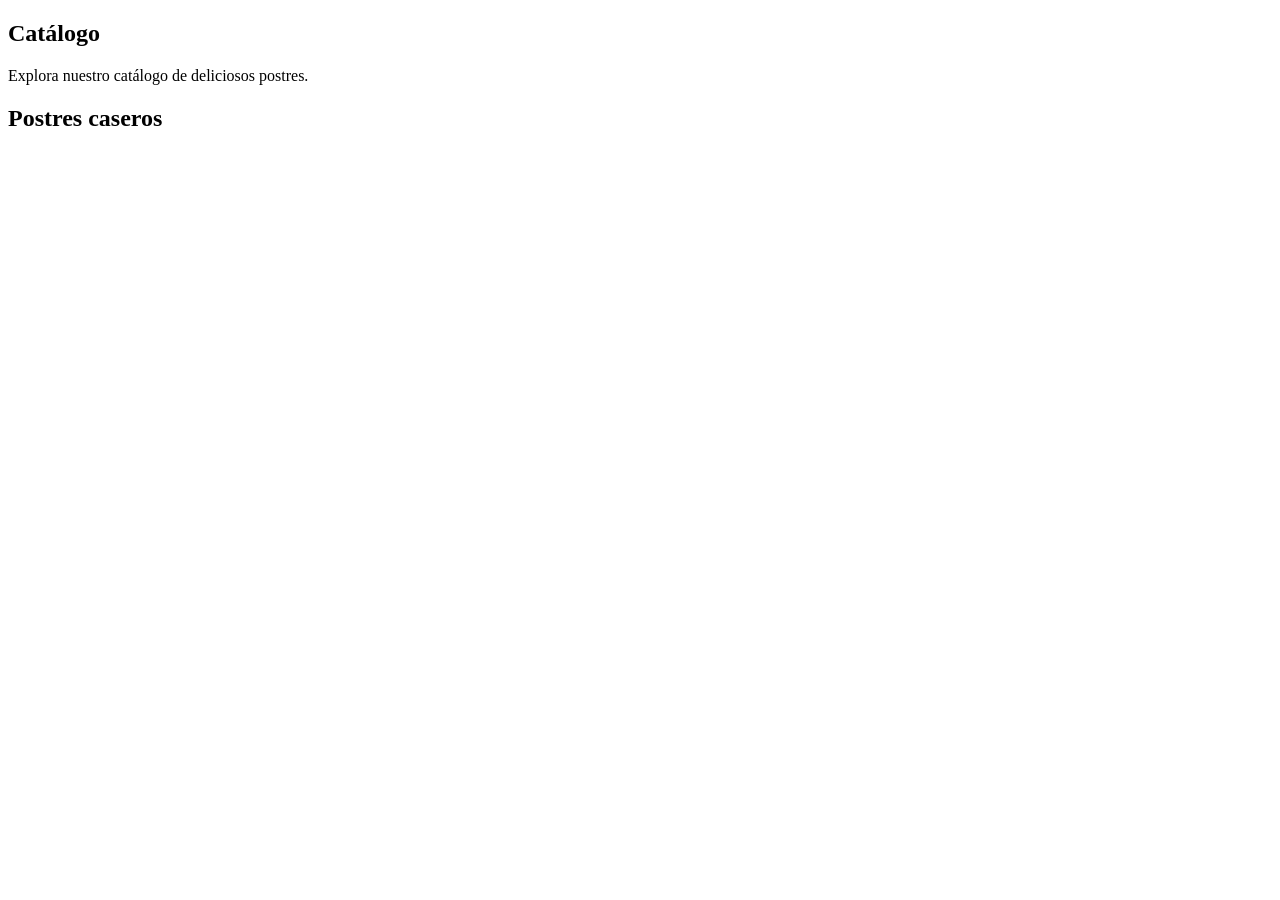
==== front-end/catalogo.html @ f2065975 "Primer avance de html de mi proyecto de página web" ====
<!DOCTYPE html>
<html lang="es">
<head>
    <meta charset="UTF-8">
    <meta name="viewport" content="width=device-width, initial-scale=1.0">
    <title>Catálogo - Dulce Hogar</title>
</head>
<body>
    <main>
    <section id="catalogo">
        <h2>Catálogo</h2>
        <p>Explora nuestro catálogo de deliciosos postres.</p>
    </section>
    </main>
</body>
    <h2>Postres caseros</h2>
</html>
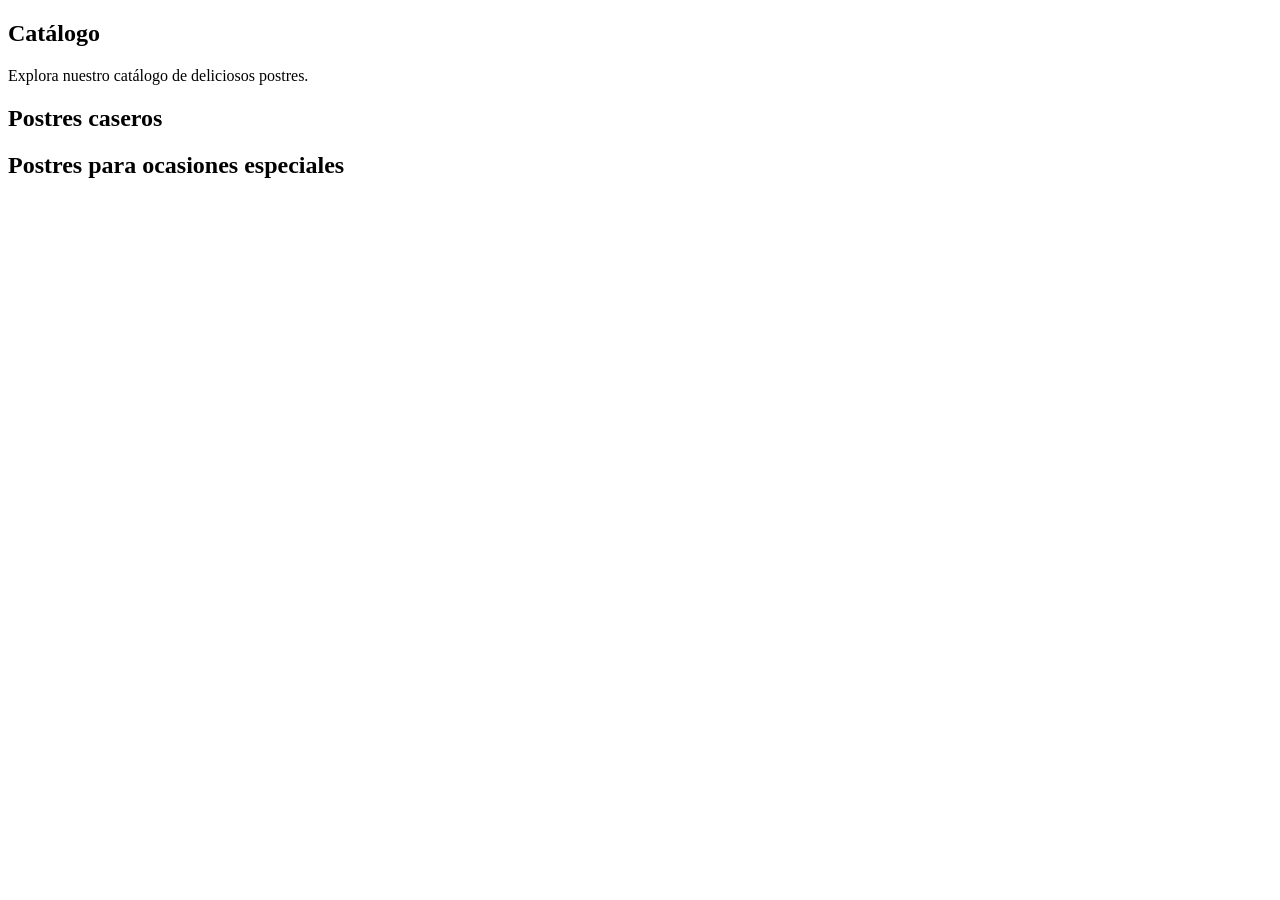
==== commit b32ffa12: "Segundo avance de HTML" ====
--- a/front-end/catalogo.html
+++ b/front-end/catalogo.html
@@ -14,4 +14,5 @@
     </main>
 </body>
     <h2>Postres caseros</h2>
+    <h2>Postres para ocasiones especiales</h2>
 </html>
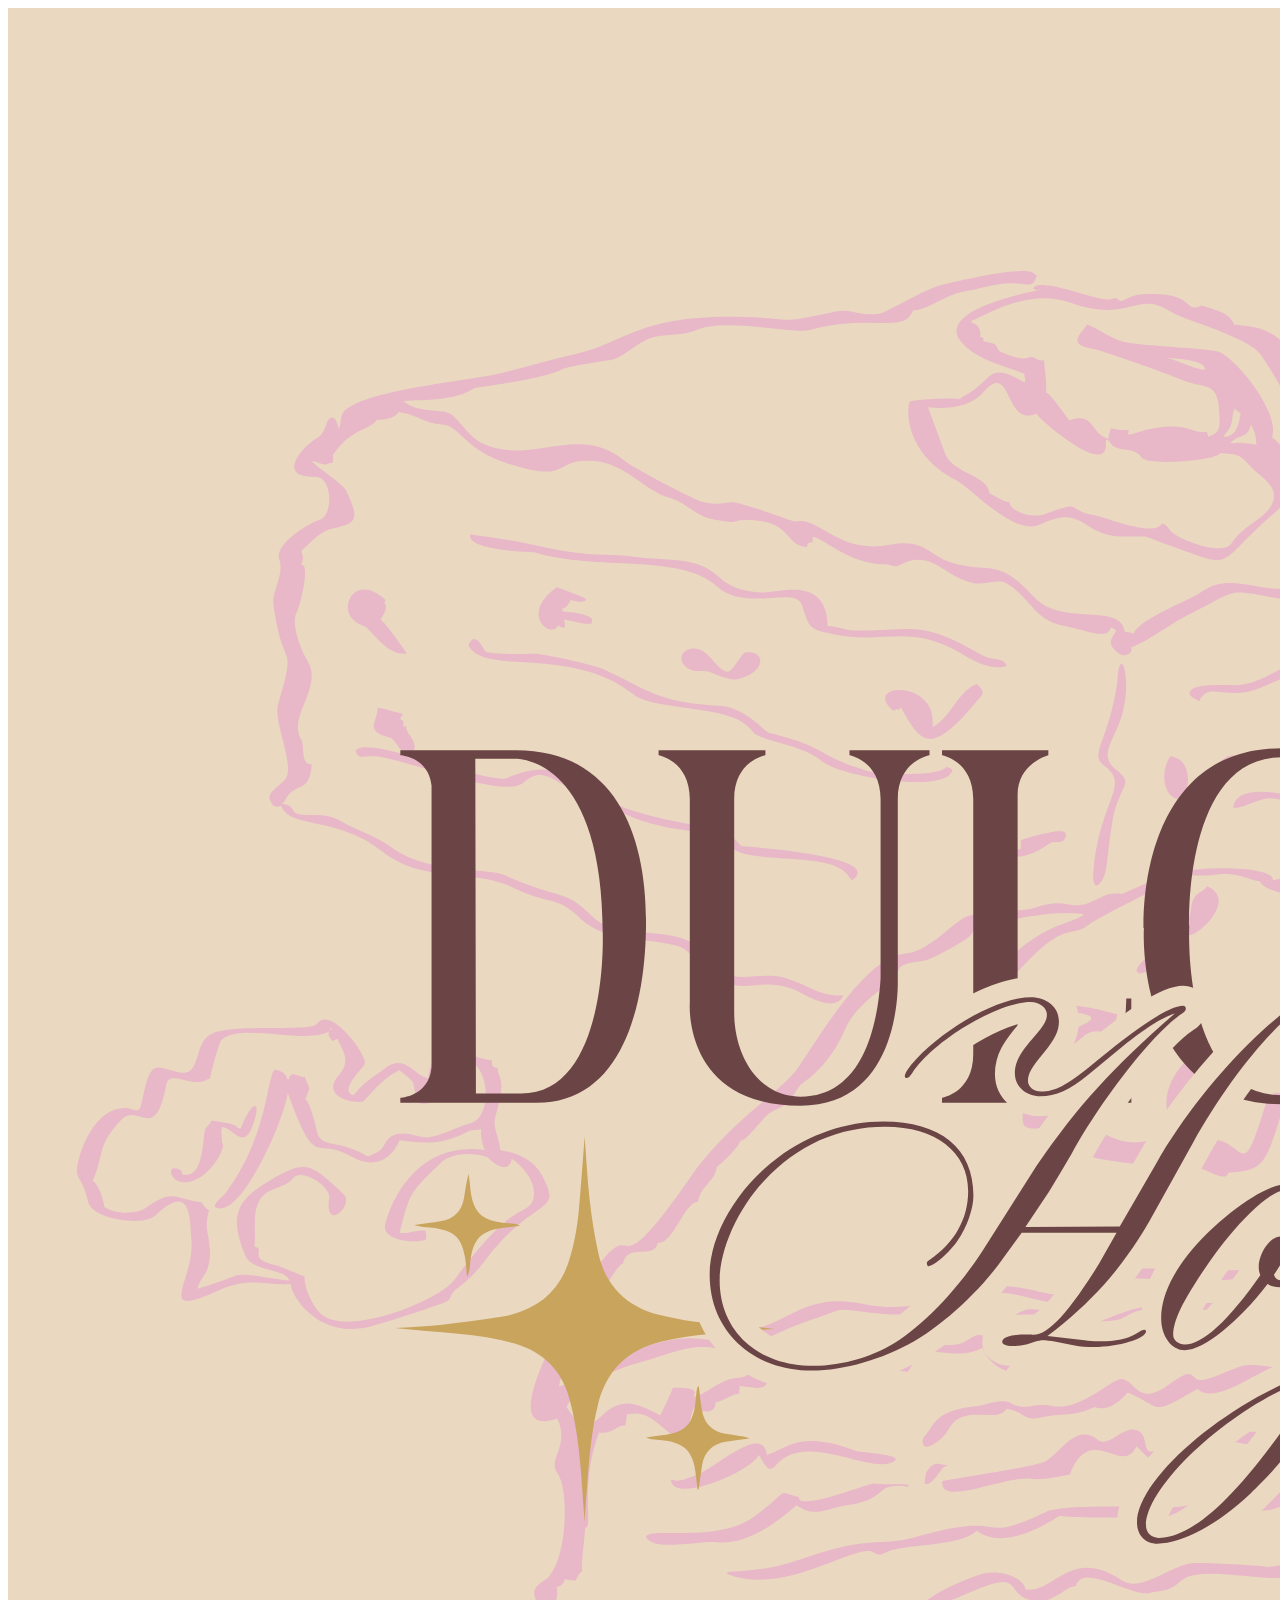
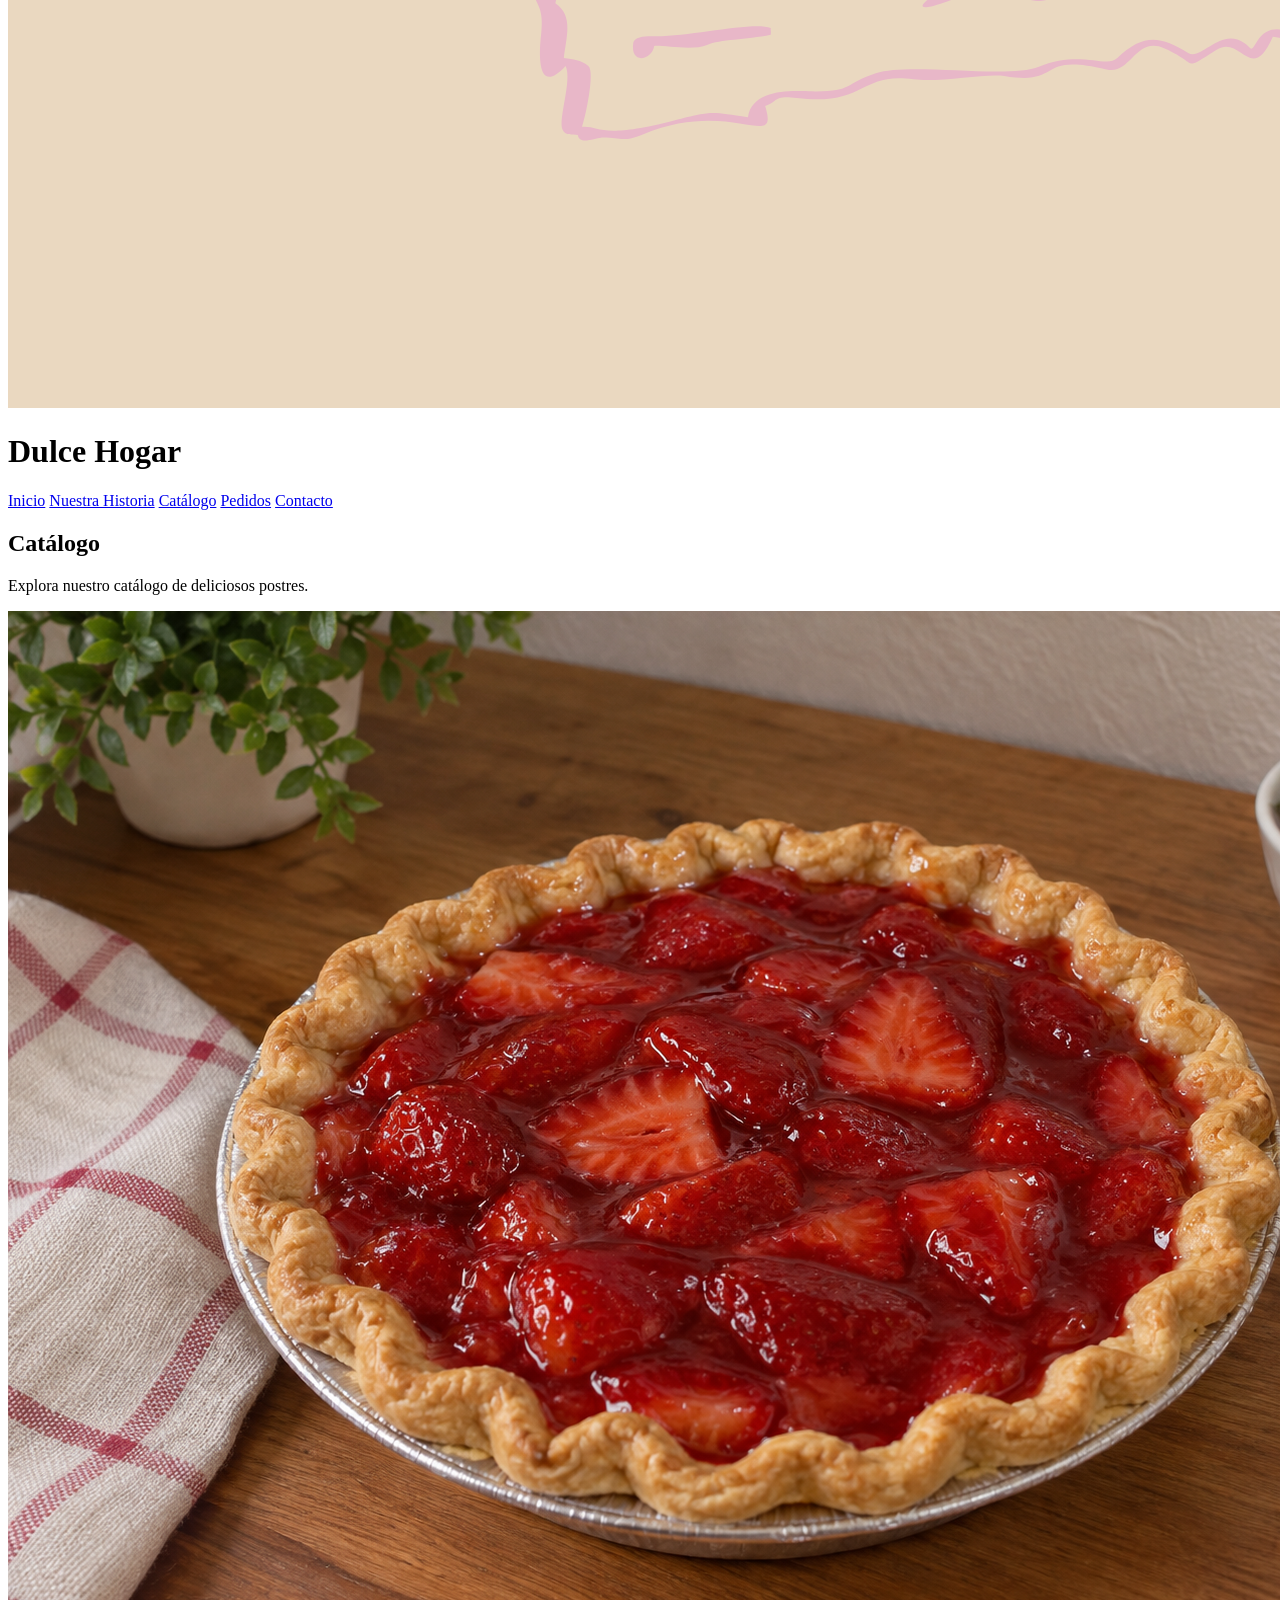
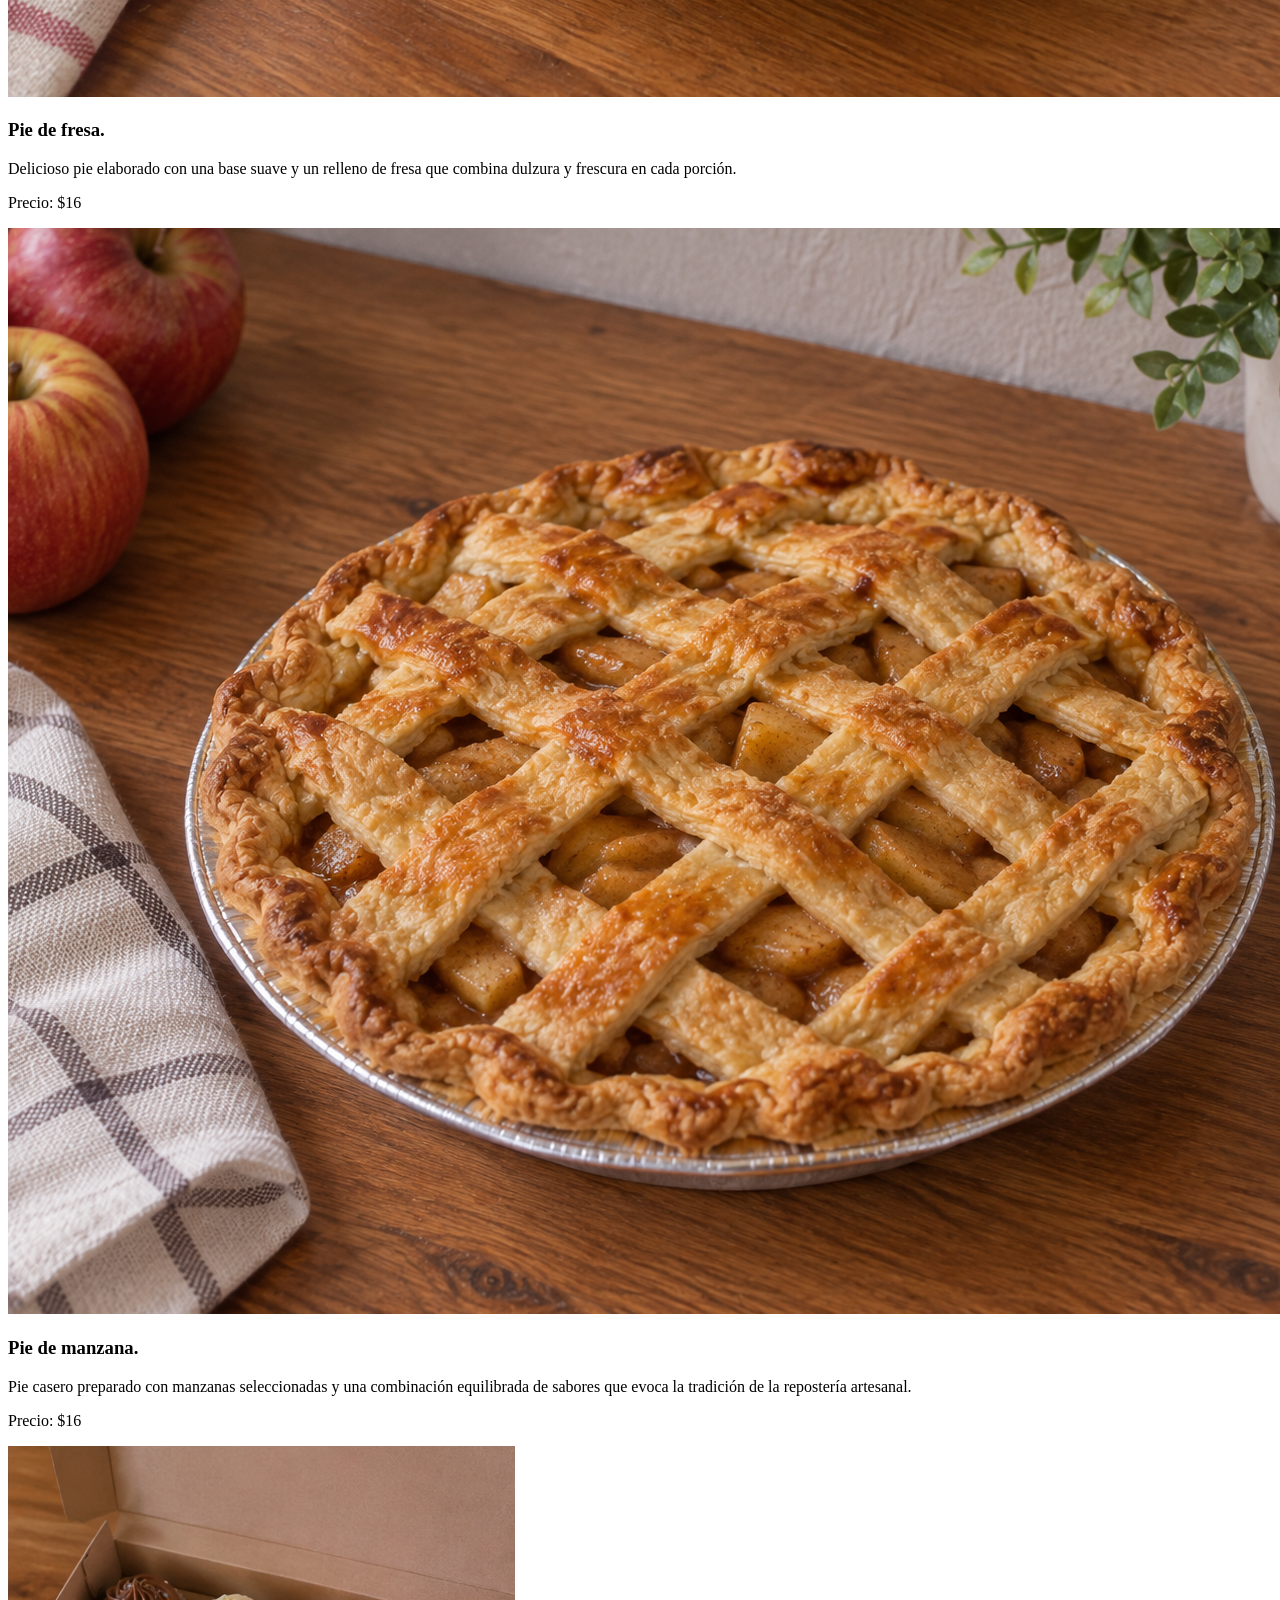
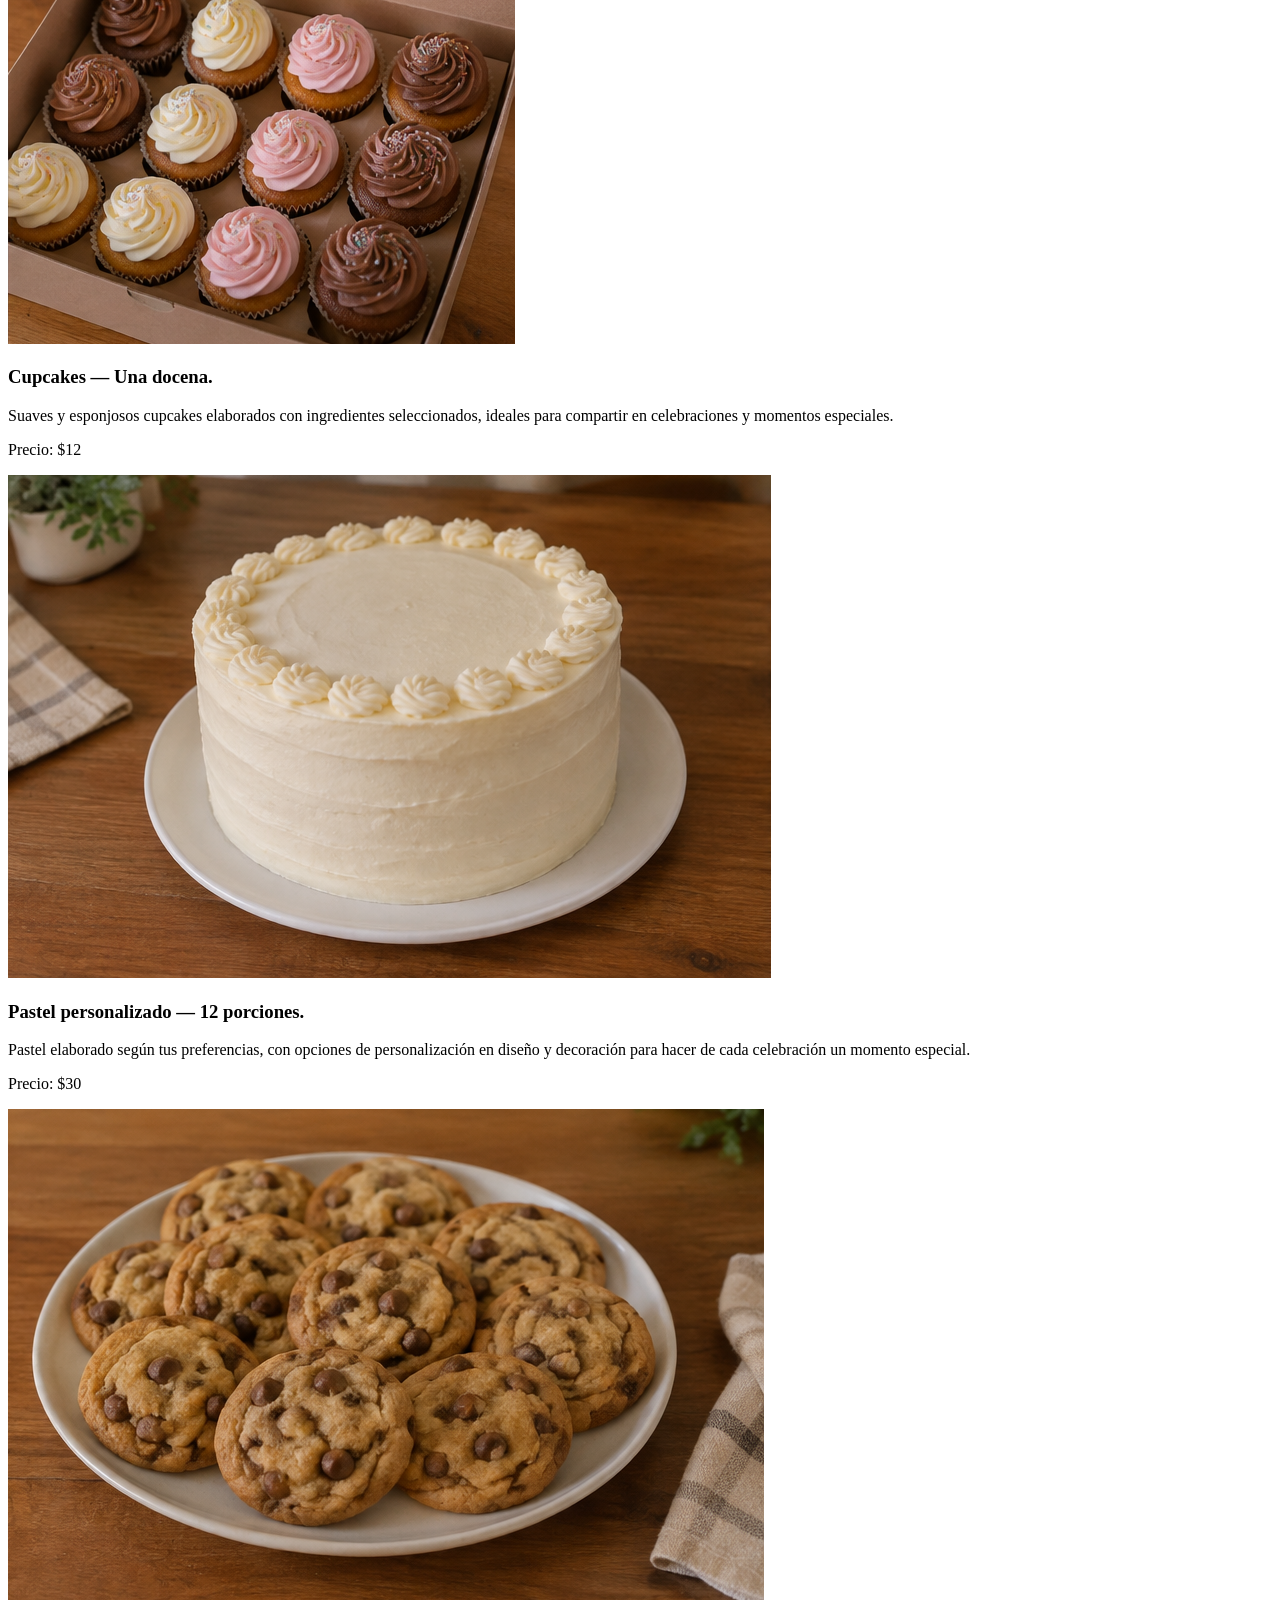
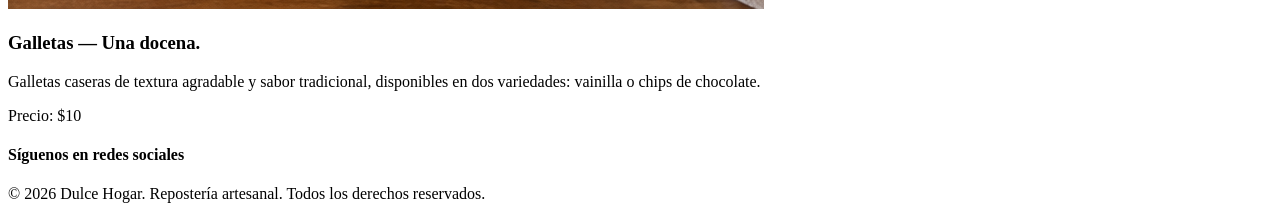
==== commit c765ac27: "Estructura de hmtl terminada ver1" ====
--- a/front-end/catalogo.html
+++ b/front-end/catalogo.html
@@ -4,15 +4,89 @@
     <meta charset="UTF-8">
     <meta name="viewport" content="width=device-width, initial-scale=1.0">
     <title>Catálogo - Dulce Hogar</title>
+
+    <link rel="stylesheet" href="css/estilos.css">
 </head>
 <body>
+    <header>
+    <img src="assets/logo.png" alt="Logo de Dulce Hogar">
+    <h1>Dulce Hogar</h1>
+    <nav>
+        <a href="index.html">Inicio</a>
+        <a href="historia.html">Nuestra Historia</a>
+        <a href="catalogo.html">Catálogo</a>
+        <a href="pedidos.html">Pedidos</a>
+        <a href="contacto.html">Contacto</a>
+    </nav>
+</header>
     <main>
     <section id="catalogo">
         <h2>Catálogo</h2>
         <p>Explora nuestro catálogo de deliciosos postres.</p>
+    <div class="productos">
+
+                <article class="producto">
+                    <img src="assets/piedefresa.png" alt="Pie de fresa.">
+                    <h3>Pie de fresa.</h3>
+                    <p>
+                        Delicioso pie elaborado con una base suave y un
+                        relleno de fresa que combina dulzura y frescura
+                        en cada porción.
+                    </p>
+                    <p class="precio">Precio: $16</p>
+                </article>
+
+                <article class="producto">
+                    <img src="assets/piedemanzana.png" alt="Pie de manzana.">
+                    <h3>Pie de manzana.</h3>
+                    <p>
+                        Pie casero preparado con manzanas seleccionadas y
+                        una combinación equilibrada de sabores que evoca
+                        la tradición de la repostería artesanal.
+                    </p>
+                    <p class="precio">Precio: $16</p>
+                </article>
+
+                <article class="producto">
+                    <img src="assets/cupcakes.png" alt="Una docena de cupcakes">
+                    <h3>Cupcakes — Una docena.</h3>
+                    <p>
+                        Suaves y esponjosos cupcakes elaborados con
+                        ingredientes seleccionados, ideales para compartir
+                        en celebraciones y momentos especiales.
+                    </p>
+                    <p class="precio">Precio: $12</p>
+                </article>
+
+                <article class="producto">
+                    <img src="assets/pastel.png" alt="Pastel personalizado de 12 porciones">
+                    <h3>Pastel personalizado — 12 porciones.</h3>
+                    <p>
+                        Pastel elaborado según tus preferencias, con
+                        opciones de personalización en diseño y
+                        decoración para hacer de cada celebración un
+                        momento especial.
+                    </p>
+                    <p class="precio">Precio: $30</p>
+                </article>
+
+                <article class="producto">
+                    <img src="assets/galletas.png" alt="Una docena de galletas">
+                    <h3>Galletas — Una docena.</h3>
+                    <p>
+                        Galletas caseras de textura agradable y sabor
+                        tradicional, disponibles en dos variedades:
+                        vainilla o chips de chocolate.
+                    </p>
+                    <p class="precio">Precio: $10</p>
+                </article>
+
+    </div>
     </section>
-    </main>
+</main>
+<footer>
+    <h4>Síguenos en redes sociales</h4>
+    <p>&copy; 2026 Dulce Hogar. Repostería  artesanal. Todos los derechos reservados.</p>
+</footer>
 </body>
-    <h2>Postres caseros</h2>
-    <h2>Postres para ocasiones especiales</h2>
 </html>
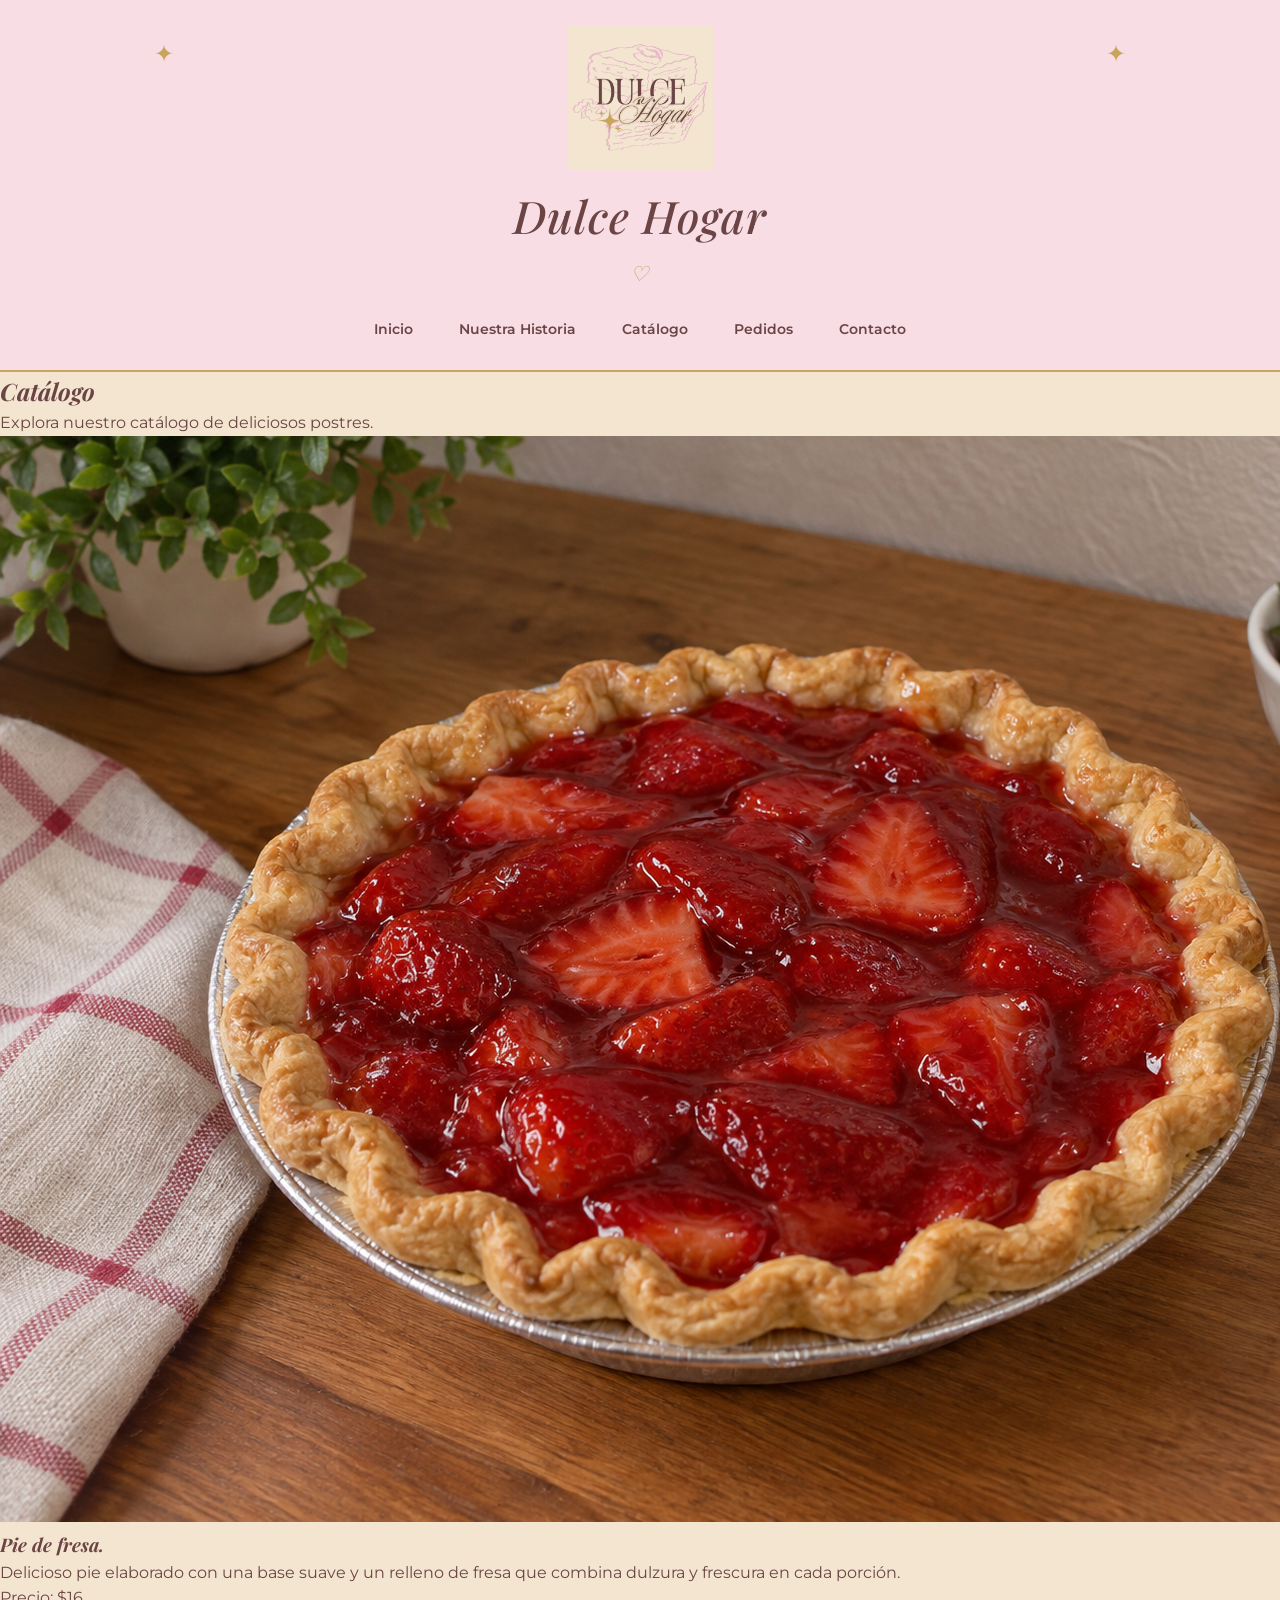
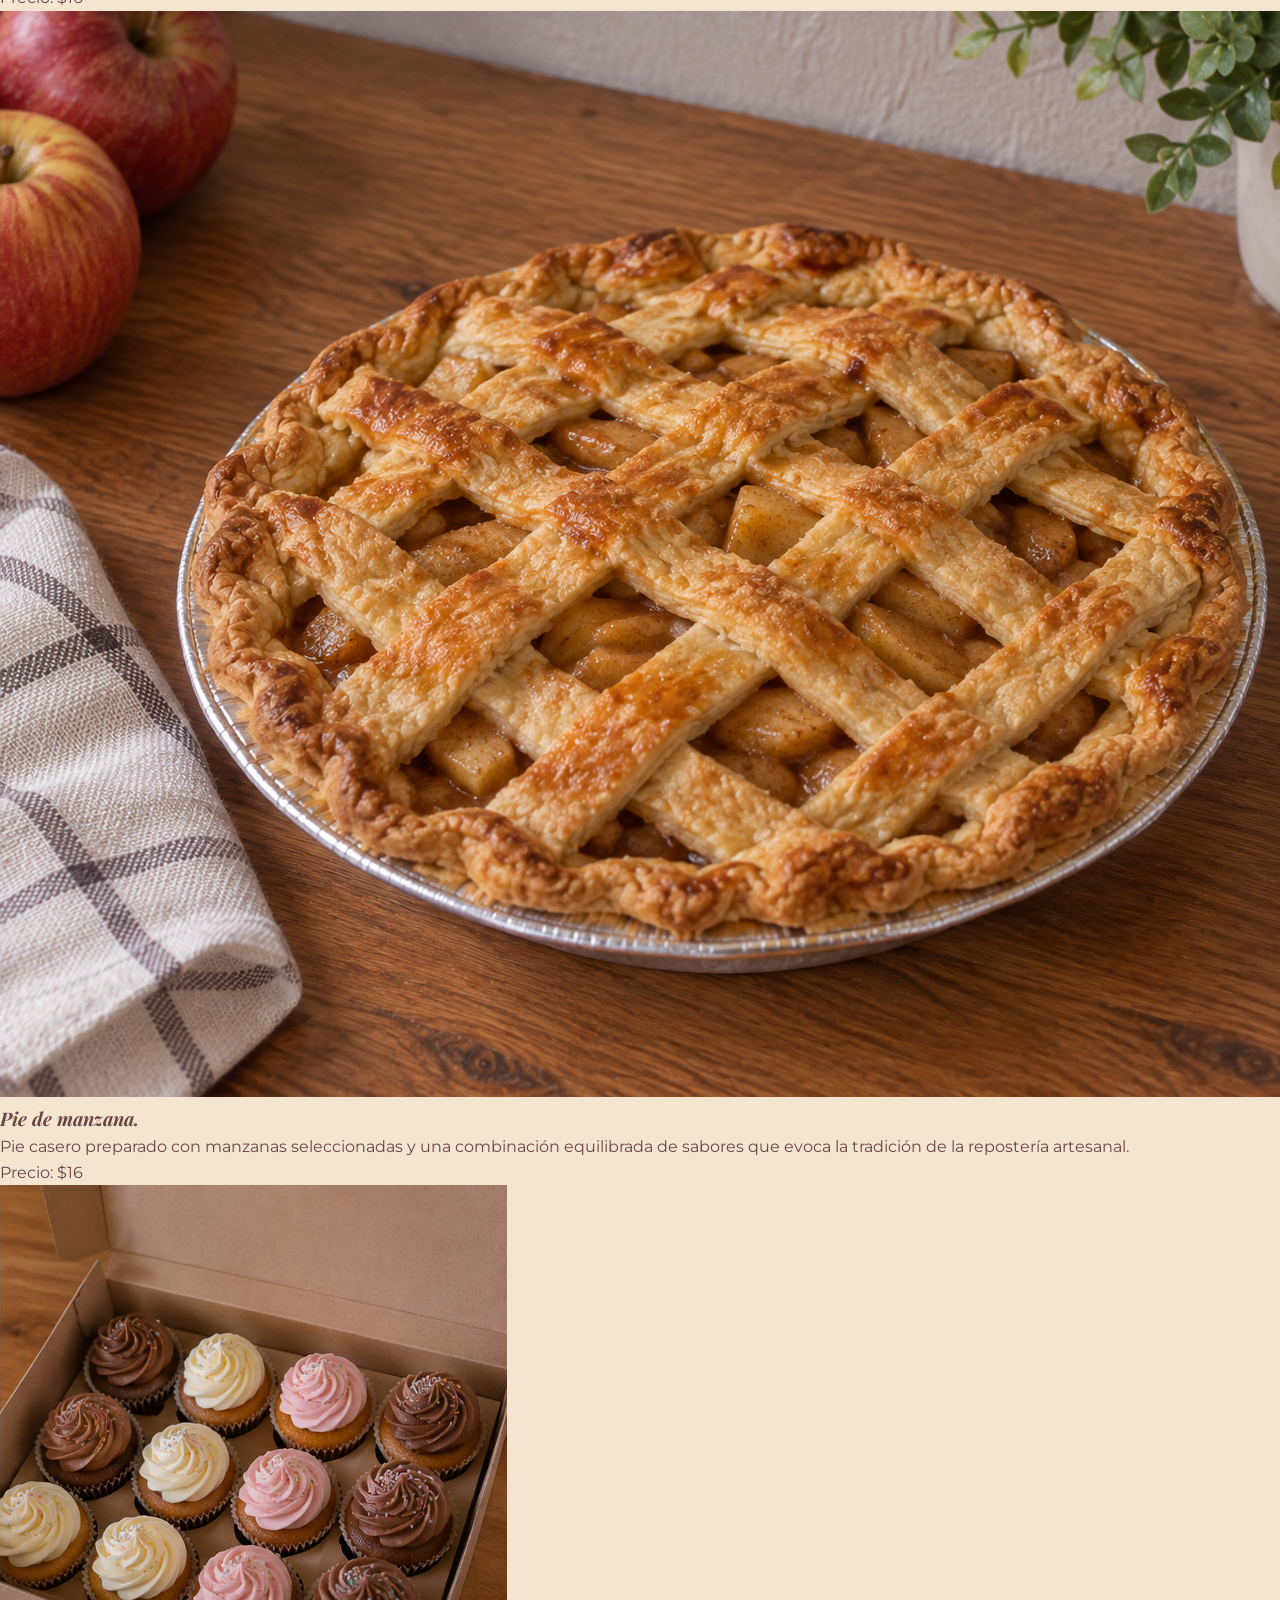
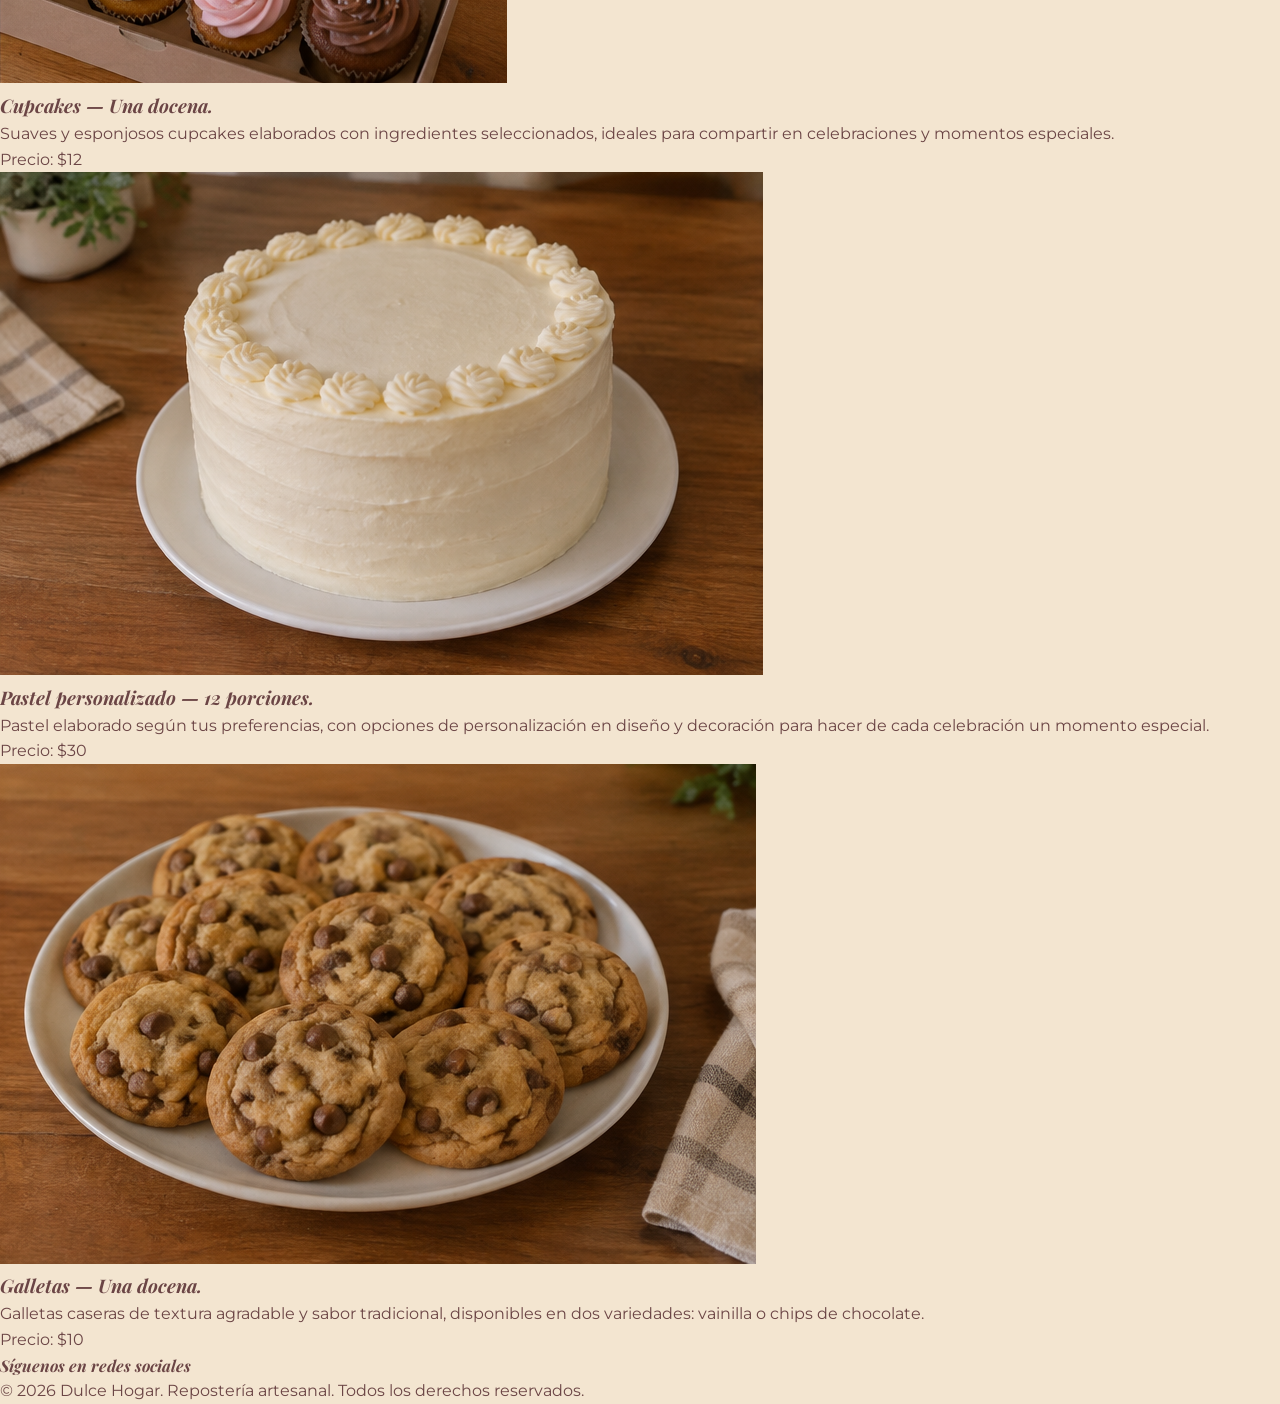
==== commit 4175d570: "Sección de Inicio con css" ====
--- a/front-end/catalogo.html
+++ b/front-end/catalogo.html
@@ -5,7 +5,11 @@
     <meta name="viewport" content="width=device-width, initial-scale=1.0">
     <title>Catálogo - Dulce Hogar</title>
 
-    <link rel="stylesheet" href="css/estilos.css">
+    <link rel="preconnect" href="https://fonts.googleapis.com">
+    <link rel="preconnect" href="https://fonts.gstatic.com" crossorigin>
+
+<link href="https://fonts.googleapis.com/css2?family=Montserrat:wght@400;500;600&family=Playfair+Display:wght@500;600;700&display=swap" rel="stylesheet">
+    <link rel="stylesheet" href="style.css">
 </head>
 <body>
     <header>
@@ -88,5 +92,6 @@
     <h4>Síguenos en redes sociales</h4>
     <p>&copy; 2026 Dulce Hogar. Repostería  artesanal. Todos los derechos reservados.</p>
 </footer>
+<script src="script.js"></script>
 </body>
 </html>
--- a/front-end/style.css
+++ b/front-end/style.css
@@ -0,0 +1,191 @@
+/* Estilos generales.*/
+
+* {
+    margin: 0;
+    padding: 0;
+    box-sizing: border-box;
+}
+
+body {
+    background-color: #F3E5D0;
+    color: #6B4545;
+    font-family: "Montserrat", sans-serif;
+    line-height: 1.6;
+}
+
+h1,
+h2,
+h3,
+h4 {
+    font-family: "Playfair Display", serif;
+    font-style: italic;
+}
+
+/* Encabezado*/
+
+header {
+    background-color: #F8DDE5;
+    padding: 25px 40px 18px;
+    text-align: center;
+    border-bottom: 2px solid #C9A45C;
+    position: relative;
+}
+
+/* Detalles decorativos del encabezado */
+
+header::before,
+header::after {
+    content: "✦";
+    position: absolute;
+    top: 35px;
+    color: #C9A45C;
+    font-size: 1.5rem;
+}
+
+header::before {
+    left: 12%;
+}
+
+header::after {
+    right: 12%;
+}
+
+/* Logo */
+
+header img {
+    width: 145px;
+    height: auto;
+    display: block;
+    margin: 0 auto 10px;
+    transition: transform 0.3s ease;
+}
+
+header img:hover {
+    transform: scale(1.05);
+}
+
+/* Nombre del emprendimiento */
+
+header h1 {
+    color: #6B4545;
+    font-family: "Playfair Display", serif;
+    font-size: 2.8rem;
+    font-weight: 500;
+    font-style: italic;
+    letter-spacing: 1px;
+    margin-bottom: 18px;
+}
+
+/* Línea decorativa */
+
+header h1::after {
+    content: "♡";
+    display: block;
+    color: #C9A45C;
+    font-size: 1.3rem;
+    margin-top: 4px;
+}
+
+/* Menú de navegación */
+
+nav {
+    display: flex;
+    justify-content: center;
+    align-items: center;
+    gap: 12px;
+    flex-wrap: wrap;
+    margin-top: 15px;
+}
+
+nav a {
+    color: #6B4545;
+    text-decoration: none;
+    font-family: "Montserrat", sans-serif;
+    font-size: 0.9rem;
+    font-weight: 600;
+    padding: 10px 16px;
+    border: 1px solid transparent;
+    border-radius: 25px;
+    transition: all 0.3s ease;
+}
+
+nav a:hover {
+    color: #A85D76;
+    background-color: #FFF8F0;
+    border-color: #C9A45C;
+    transform: translateY(-2px);
+}
+
+/* Inicio */
+
+#inicio {
+    text-align: center;
+    padding: 80px 20px;
+    background-color: #F3E5D0;
+    position: relative;
+}
+
+/* Título de bienvenida */
+
+#inicio h2 {
+    color: #A85D76;
+    font-family: "Playfair Display", serif;
+    font-size: 2.8rem;
+    margin-bottom: 20px;
+}
+
+/* Texto de bienvenida */
+
+#inicio p {
+    max-width: 700px;
+    margin: 0 auto 30px;
+    font-size: 1.05rem;
+    line-height: 1.8;
+}
+
+/* Botón del catálogo */
+
+#inicio a {
+    display: inline-block;
+    padding: 12px 28px;
+    background-color: #FFF8F0;
+    color: #6B4545;
+    border: 1px solid #C9A45C;
+    border-radius: 25px;
+    text-decoration: none;
+    font-weight: 600;
+    transition: all 0.3s ease;
+}
+
+/* Efecto al pasar el cursor */
+
+#inicio a:hover {
+    background-color: #FFF8F0;
+    color: #A85D76;
+    border-color: #C9A45C;
+    transform: translateY(-3px);
+    box-shadow: 0 4px 12px rgba(201, 164, 92, 0.2);
+}
+
+/* Imagen del hero */
+
+.hero-imagen {
+    text-align: center;
+    margin: 25px 0;
+}
+
+.hero-imagen img {
+    width: 100%;
+    max-width: 480px;
+    height: 320px;
+    object-fit: cover;
+    border-radius: 25px;
+    border: 2px solid #C9A45C;
+    box-shadow: 0 8px 20px rgba(107, 69, 69, 0.18);
+    transition: transform 0.3s ease, box-shadow 0.3s ease;
+}
+
+.hero-imagen img:hover {
+    transform: scale(1.02);
+    box-shadow: 0 10px 25px rgba(201, 164, 92, 0.35);
+}
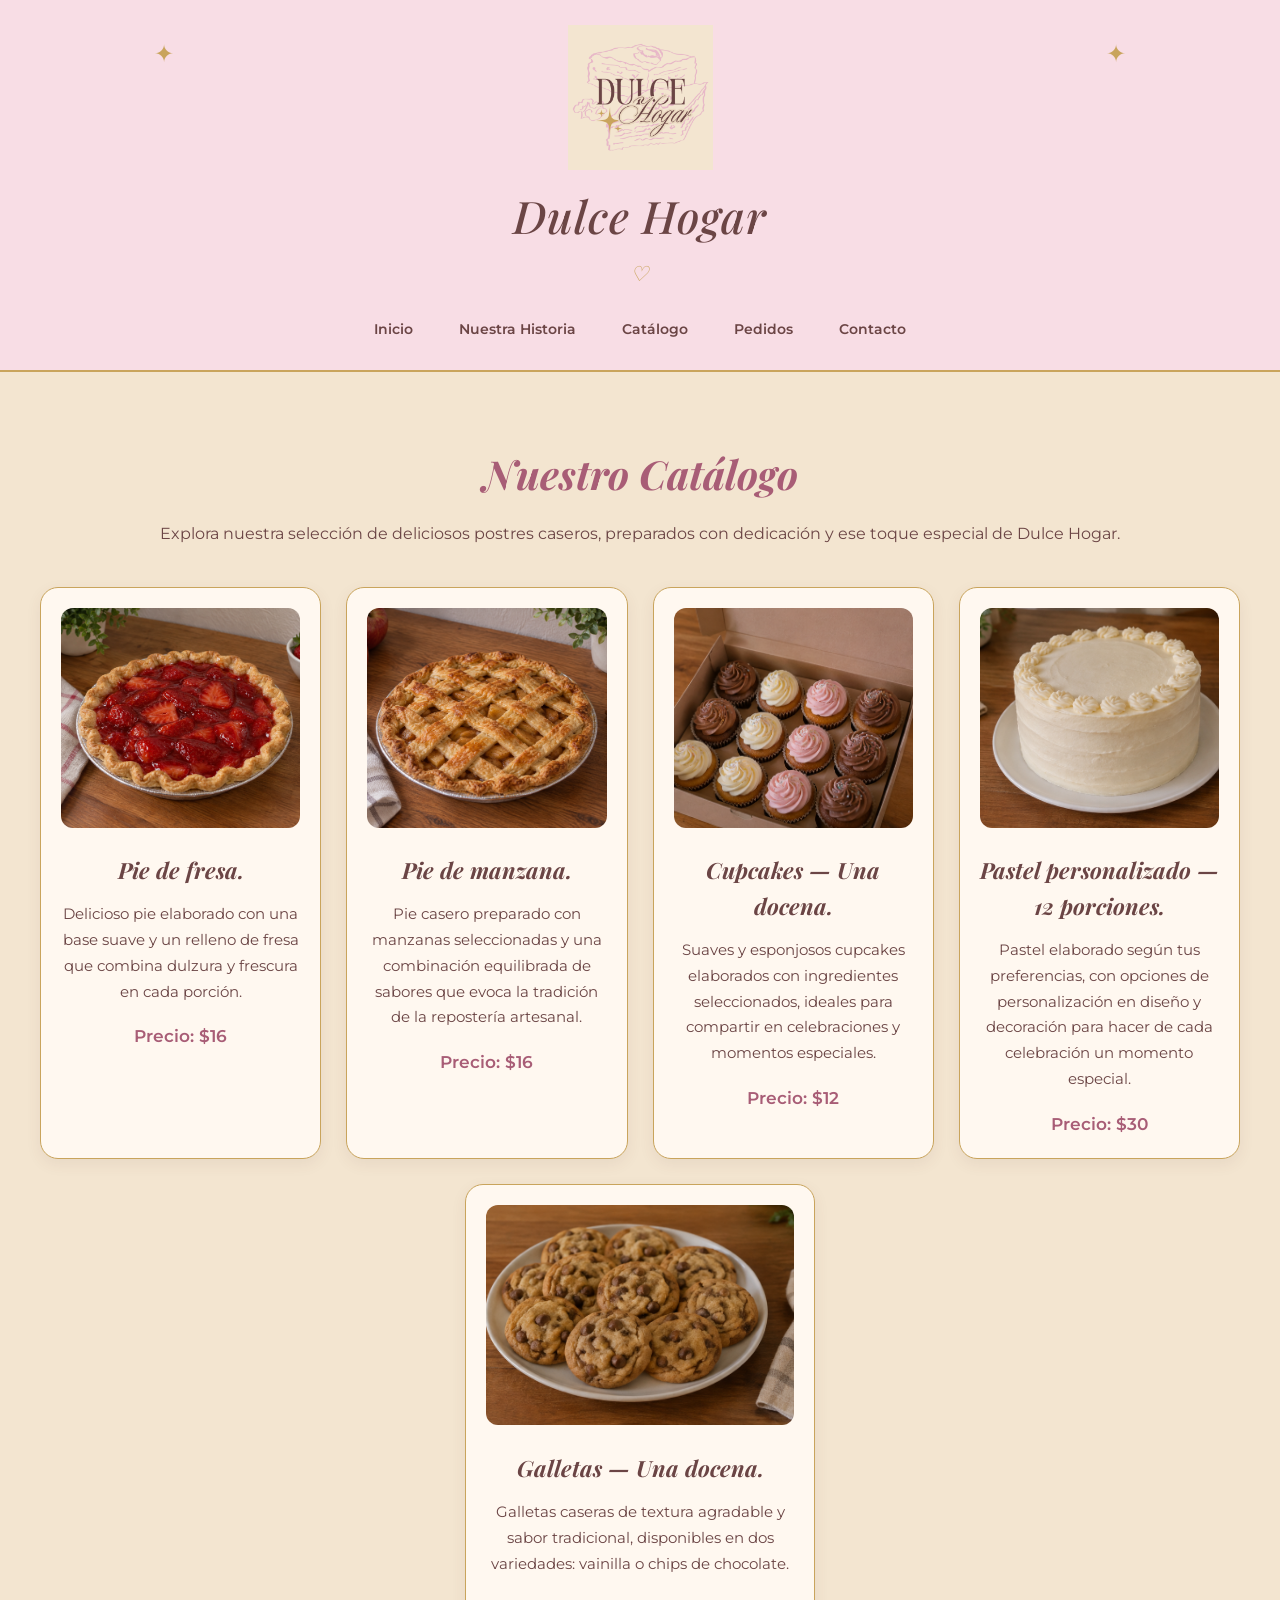
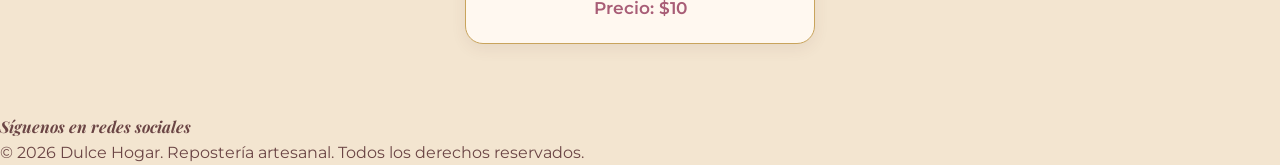
==== commit ea7c3c2c: "Seccion catalogo con css" ====
--- a/front-end/catalogo.html
+++ b/front-end/catalogo.html
@@ -25,8 +25,8 @@
 </header>
     <main>
     <section id="catalogo">
-        <h2>Catálogo</h2>
-        <p>Explora nuestro catálogo de deliciosos postres.</p>
+        <h2>Nuestro Catálogo</h2>
+        <p>Explora nuestra selección de deliciosos postres caseros, preparados con dedicación y ese toque especial de Dulce Hogar.</p>
     <div class="productos">
 
                 <article class="producto">
--- a/front-end/style.css
+++ b/front-end/style.css
@@ -188,4 +188,183 @@
 .hero-imagen img:hover {
     transform: scale(1.02);
     box-shadow: 0 10px 25px rgba(201, 164, 92, 0.35);
+}
+
+/* Historia*/
+
+#historia {
+    max-width: 900px;
+    margin: 60px auto;
+    padding: 50px;
+    background-color: #FFF8F0;
+    border: 1px solid #C9A45C;
+    border-radius: 20px;
+    box-shadow: 0 5px 15px rgba(107, 69, 69, 0.08);
+    text-align: center;
+
+    animation: aparecer 1s ease-out;
+    transition: box-shadow 0.3s ease, transform 0.3s ease;
+}
+
+#historia:hover {
+    transform: translateY(-4px);
+    box-shadow:
+        0 0 12px rgba(201, 164, 92, 0.4),
+        0 0 25px rgba(201, 164, 92, 0.25);
+}
+
+/* Título */
+
+#historia h2 {
+    color: #A85D76;
+    font-family: "Playfair Display", serif;
+    font-size: 2.5rem;
+    margin-bottom: 25px;
+}
+
+/* Párrafos */
+
+#historia p {
+    color: #6B4545;
+    line-height: 1.8;
+    margin-bottom: 18px;
+}
+
+/* Animación de entrada */
+
+@keyframes aparecer {
+    from {
+        opacity: 0;
+        transform: translateY(30px);
+    }
+
+    to {
+        opacity: 1;
+        transform: translateY(0);
+    }
+}
+
+/* Lo que nos inspira */
+
+#inspiracion {
+    text-align: center;
+    padding: 40px 20px 70px;
+}
+
+#inspiracion h2 {
+    color: #A85D76;
+    font-family: "Playfair Display", serif;
+    font-size: 2.2rem;
+    margin-bottom: 35px;
+}
+
+.inspiracion-contenido {
+    max-width: 1100px;
+    margin: 0 auto;
+    display: flex;
+    justify-content: center;
+    gap: 25px;
+    flex-wrap: wrap;
+}
+
+.inspiracion-contenido article {
+    flex: 1;
+    min-width: 220px;
+    max-width: 320px;
+    padding: 30px 25px;
+    background-color: #FFF8F0;
+    border: 1px solid #C9A45C;
+    border-radius: 18px;
+    box-shadow: 0 5px 15px rgba(107, 69, 69, 0.08);
+    transition: transform 0.3s ease, box-shadow 0.3s ease;
+}
+
+.inspiracion-contenido article:hover {
+    transform: translateY(-6px);
+    box-shadow:
+        0 0 10px rgba(201, 164, 92, 0.35),
+        0 0 22px rgba(201, 164, 92, 0.25);
+}
+
+/* Catálogo */
+
+#catalogo {
+    text-align: center;
+    padding: 70px 20px;
+}
+
+#catalogo h2 {
+    color: #A85D76;
+    font-family: "Playfair Display", serif;
+    font-size: 2.5rem;
+    margin-bottom: 15px;
+}
+
+#catalogo > p {
+    margin-bottom: 40px;
+    color: #6B4545;
+}
+
+/* Contenedor de productos */
+
+.productos {
+    max-width: 1200px;
+    margin: 0 auto;
+    display: flex;
+    justify-content: center;
+    gap: 25px;
+    flex-wrap: wrap;
+}
+
+/* Tarjetas */
+
+.producto {
+    flex: 1 1 280px;
+    max-width: 350px;
+    padding: 20px;
+    background-color: #FFF8F0;
+    border: 1px solid #C9A45C;
+    border-radius: 18px;
+    box-shadow: 0 5px 15px rgba(107, 69, 69, 0.08);
+    transition: transform 0.3s ease, box-shadow 0.3s ease;
+}
+
+.producto:hover {
+    transform: translateY(-5px);
+}
+
+/* Imágenes */
+
+.producto img {
+    width: 100%;
+    height: 220px;
+    object-fit: cover;
+    border-radius: 12px;
+    margin-bottom: 18px;
+}
+
+/* Nombres */
+
+.producto h3 {
+    color: #6B4545;
+    font-family: "Playfair Display", serif;
+    font-size: 1.4rem;
+    margin-bottom: 12px;
+}
+
+/* Descripciones */
+
+.producto p {
+    color: #6B4545;
+    font-size: 0.95rem;
+    line-height: 1.7;
+}
+
+/* Precios */
+
+.producto .precio {
+    color: #A85D76;
+    font-weight: 600;
+    font-size: 1.05rem;
+    margin-top: 18px;
 }
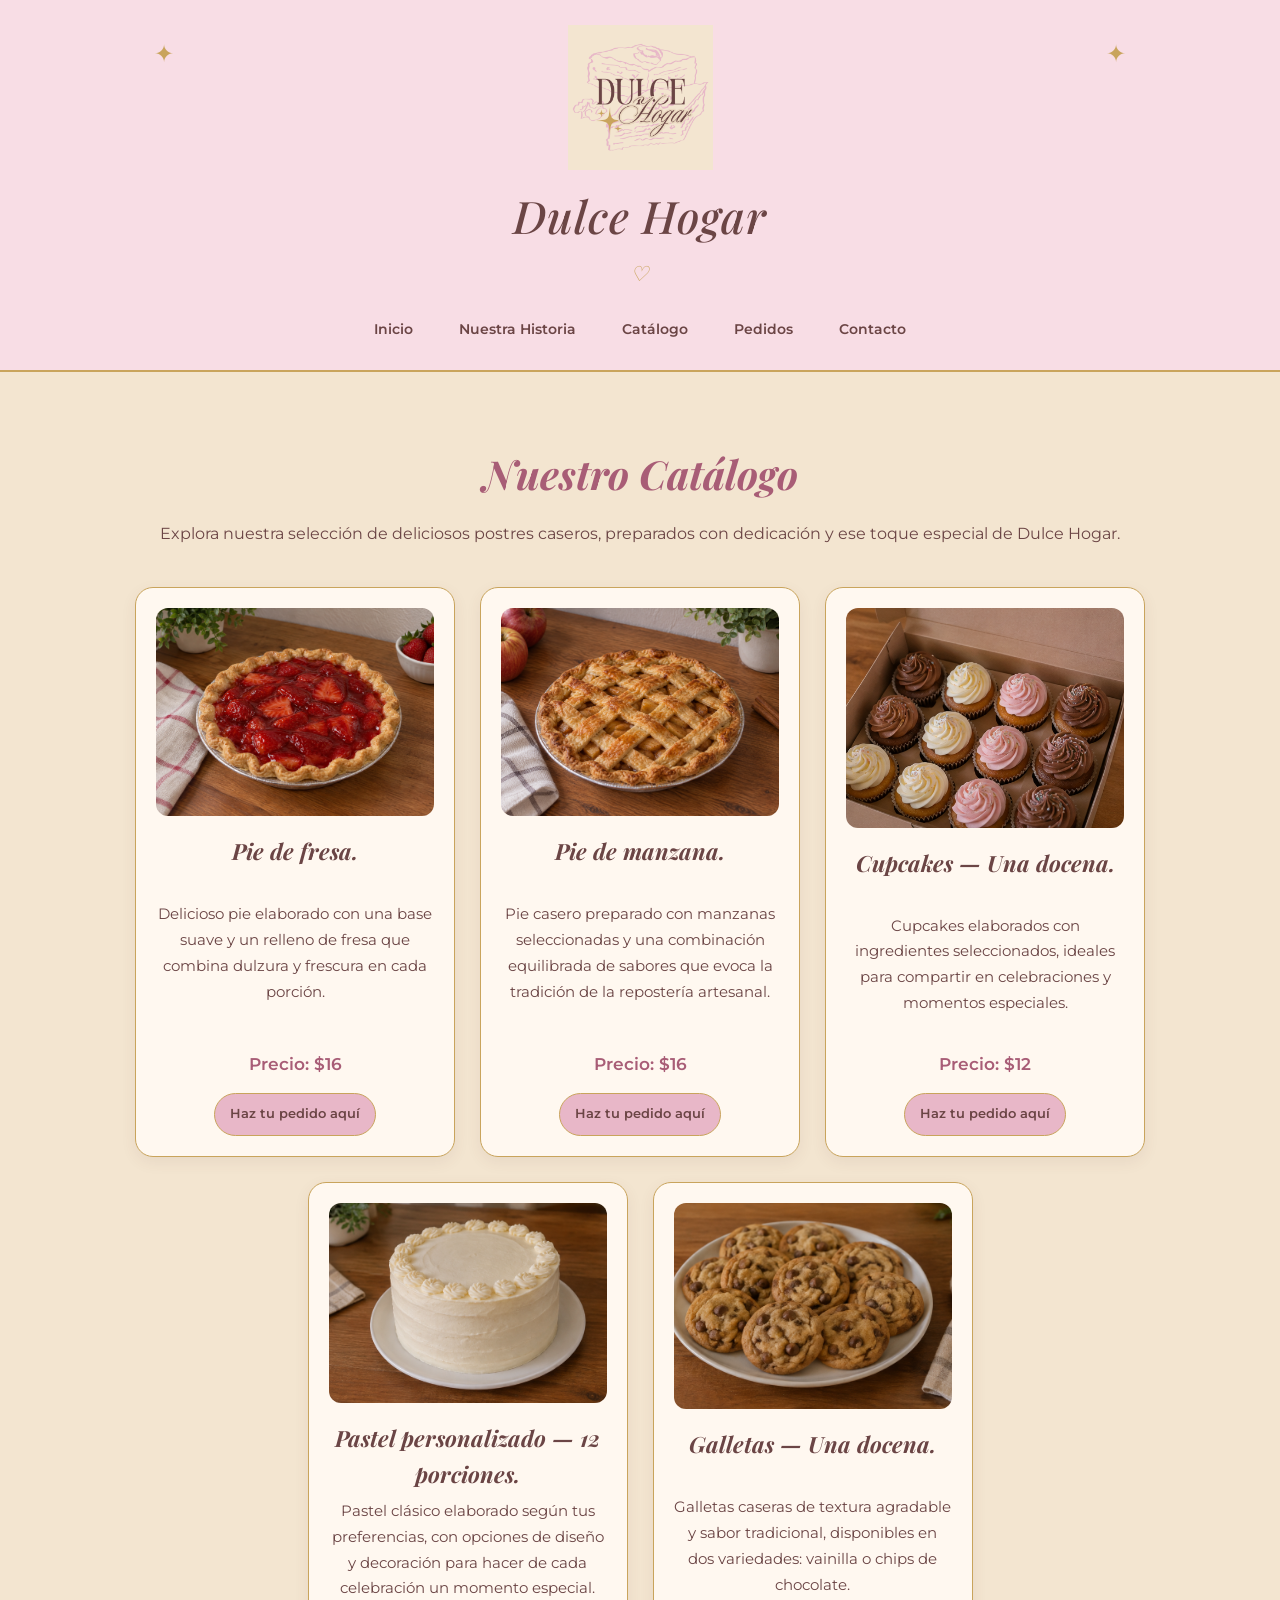
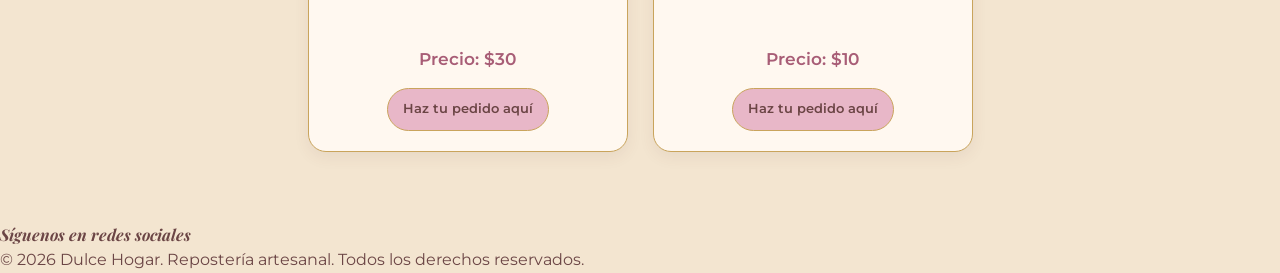
==== commit 56c2fdf5: "Secccion catalogo con css" ====
--- a/front-end/catalogo.html
+++ b/front-end/catalogo.html
@@ -38,6 +38,9 @@
                         en cada porción.
                     </p>
                     <p class="precio">Precio: $16</p>
+                    <a href="pedidos.html" class="boton-pedido">
+                        Haz tu pedido aquí
+                    </a>
                 </article>
 
                 <article class="producto">
@@ -49,29 +52,36 @@
                         la tradición de la repostería artesanal.
                     </p>
                     <p class="precio">Precio: $16</p>
+                    <a href="pedidos.html" class="boton-pedido">
+                        Haz tu pedido aquí
+                    </a>
                 </article>
 
                 <article class="producto">
                     <img src="assets/cupcakes.png" alt="Una docena de cupcakes">
                     <h3>Cupcakes — Una docena.</h3>
                     <p>
-                        Suaves y esponjosos cupcakes elaborados con
-                        ingredientes seleccionados, ideales para compartir
+                        Cupcakes elaborados con ingredientes seleccionados, ideales para compartir
                         en celebraciones y momentos especiales.
                     </p>
                     <p class="precio">Precio: $12</p>
+                    <a href="pedidos.html" class="boton-pedido">
+                        Haz tu pedido aquí
+                    </a>
                 </article>
 
                 <article class="producto">
                     <img src="assets/pastel.png" alt="Pastel personalizado de 12 porciones">
                     <h3>Pastel personalizado — 12 porciones.</h3>
                     <p>
-                        Pastel elaborado según tus preferencias, con
-                        opciones de personalización en diseño y
-                        decoración para hacer de cada celebración un
+                        Pastel clásico elaborado según tus preferencias, con
+                        opciones de diseño y decoración para hacer de cada celebración un
                         momento especial.
                     </p>
                     <p class="precio">Precio: $30</p>
+                    <a href="pedidos.html" class="boton-pedido">
+                        Haz tu pedido aquí
+                    </a>
                 </article>
 
                 <article class="producto">
@@ -83,6 +93,9 @@
                         vainilla o chips de chocolate.
                     </p>
                     <p class="precio">Precio: $10</p>
+                    <a href="pedidos.html" class="boton-pedido">
+                        Haz tu pedido aquí
+                    </a>
                 </article>
 
     </div>
--- a/front-end/style.css
+++ b/front-end/style.css
@@ -312,25 +312,27 @@
     margin: 0 auto;
     display: flex;
     justify-content: center;
+    align-items: stretch;
     gap: 25px;
     flex-wrap: wrap;
 }
 
-/* Tarjetas */
+/* Tarjetas de productos */
 
 .producto {
-    flex: 1 1 280px;
-    max-width: 350px;
+    flex: 0 0 320px;
+    width: 320px;
+    height: 570px;
     padding: 20px;
     background-color: #FFF8F0;
     border: 1px solid #C9A45C;
     border-radius: 18px;
     box-shadow: 0 5px 15px rgba(107, 69, 69, 0.08);
-    transition: transform 0.3s ease, box-shadow 0.3s ease;
-}
-
-.producto:hover {
-    transform: translateY(-5px);
+
+    display: flex;
+    flex-direction: column;
+
+    transition: transform 0.3s ease;
 }
 
 /* Imágenes */
@@ -343,6 +345,48 @@
     margin-bottom: 18px;
 }
 
+/* Nombre del producto */
+
+.producto h3 {
+    min-height: 55px;
+    margin-bottom: 12px;
+}
+
+/* Espacio uniforme para las descripciones */
+
+.producto > p:not(.precio) {
+    height: 125px;
+    margin-bottom: 15px;
+}
+
+/* Precio */
+
+.producto .precio {
+    margin-top: 0;
+    margin-bottom: 15px;
+}
+
+/* Botón */
+
+.producto .boton-pedido {
+    align-self: center;
+    margin-top: 0;
+}
+
+.producto:hover {
+    transform: translateY(-5px);
+}
+
+/* Imágenes */
+
+.producto img {
+    width: 100%;
+    height: 220px;
+    object-fit: cover;
+    border-radius: 12px;
+    margin-bottom: 18px;
+}
+
 /* Nombres */
 
 .producto h3 {
@@ -367,4 +411,31 @@
     font-weight: 600;
     font-size: 1.05rem;
     margin-top: 18px;
+}
+
+/* Botones de pedido */
+
+.producto .boton-pedido {
+    display: inline-block;
+    align-self: center;
+    margin-top: auto;
+    margin-bottom: 0;
+    padding: 10px 15px;
+    background-color: #E8B7C8;
+    color: #6B4545;
+    border: 1px solid #C9A45C;
+    border-radius: 25px;
+    text-decoration: none;
+    font-family: "Montserrat", sans-serif;
+    font-size: 0.8rem;
+    font-weight: 600;
+    text-align: center;
+    transition: transform 0.3s ease, box-shadow 0.3s ease;
+}
+
+.producto .boton-pedido:hover {
+    transform: translateY(-3px);
+    box-shadow:
+        0 0 10px rgba(201, 164, 92, 0.4),
+        0 0 20px rgba(201, 164, 92, 0.25);
 }
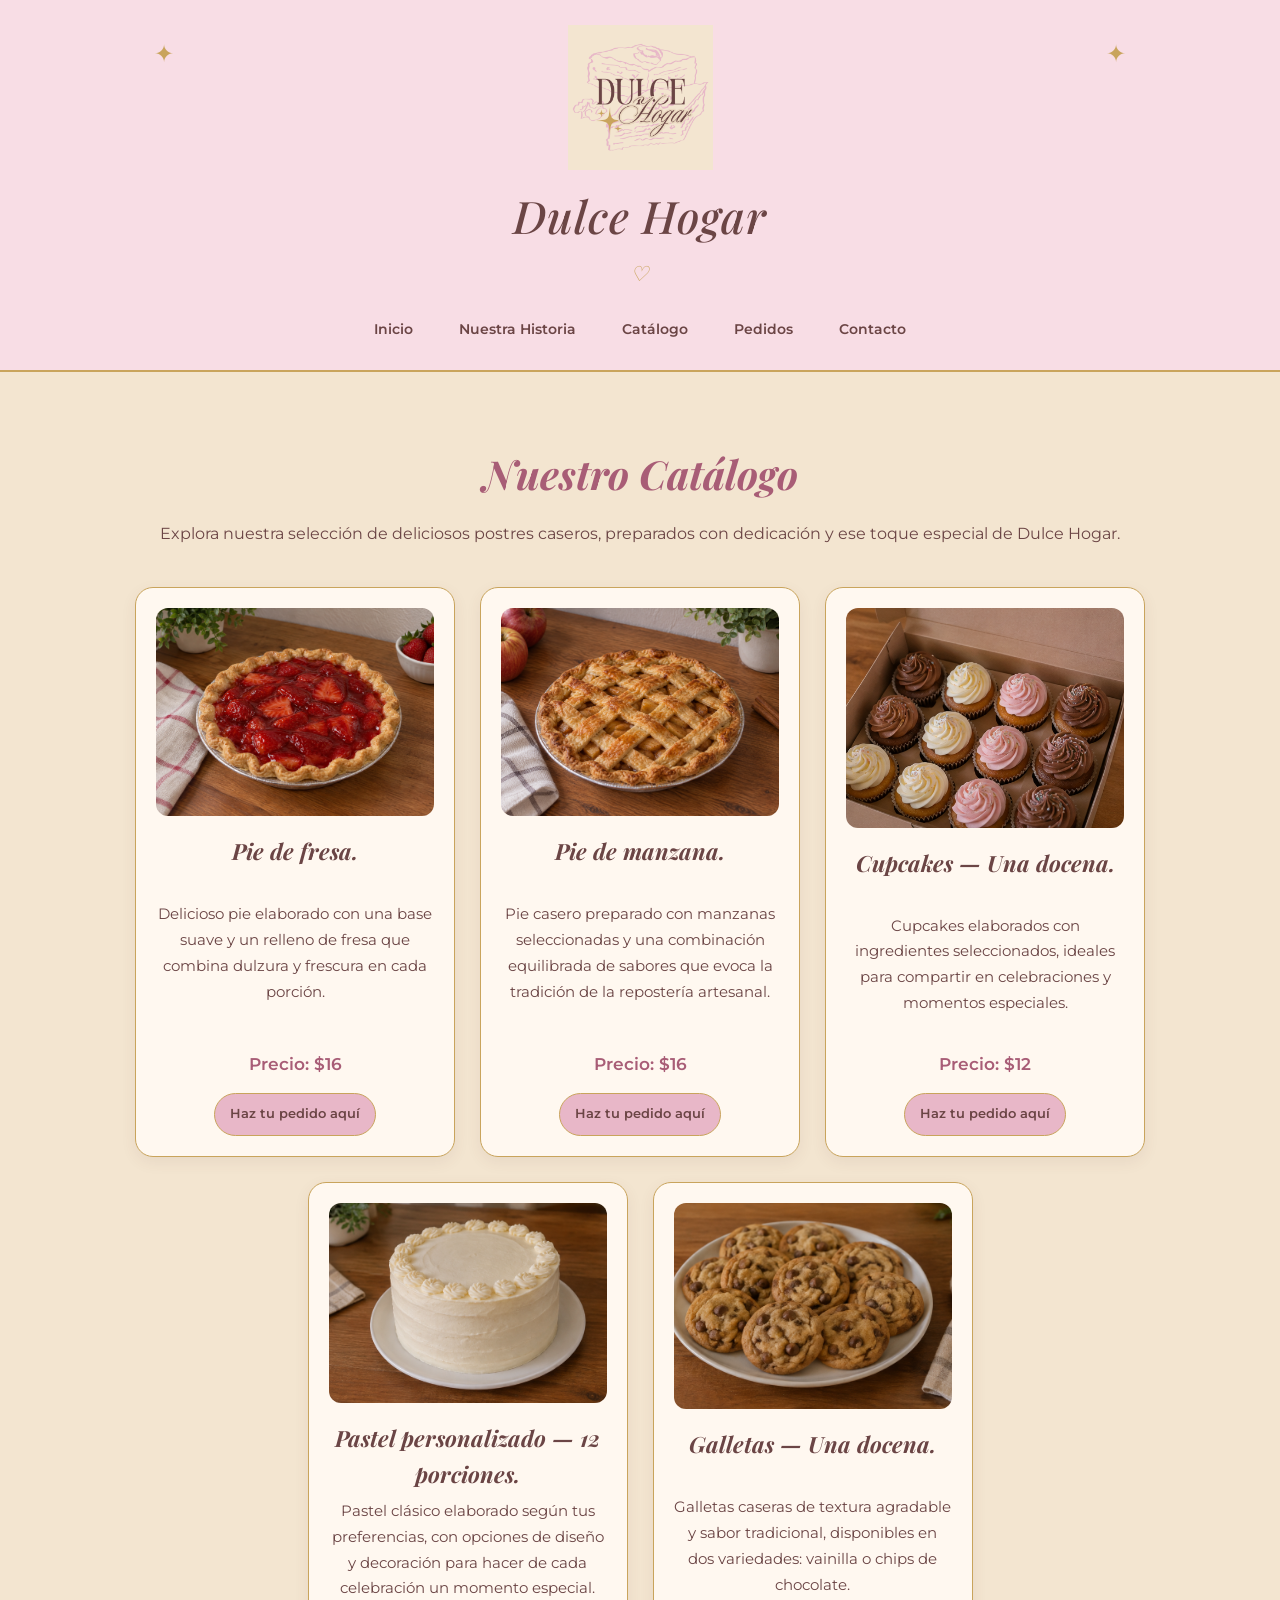
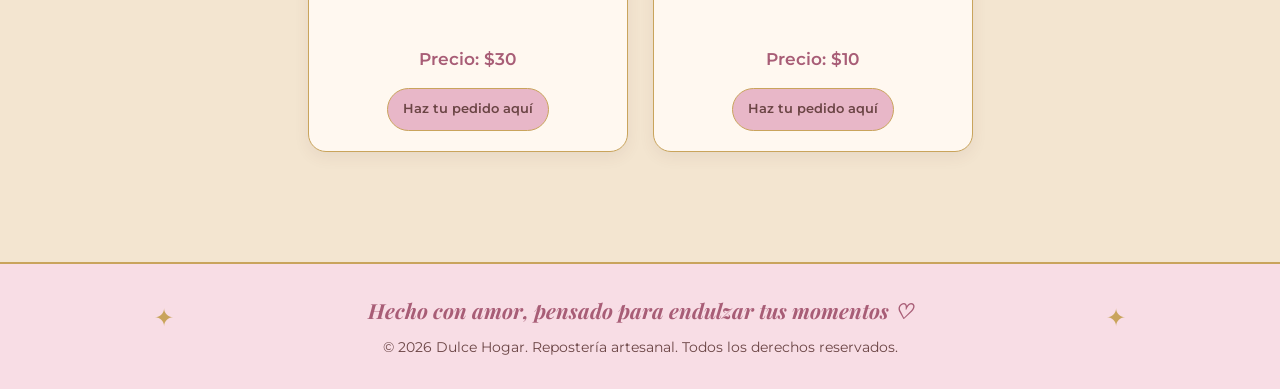
==== commit 72e306e4: "Seccion de footer con css" ====
--- a/front-end/catalogo.html
+++ b/front-end/catalogo.html
@@ -102,7 +102,7 @@
     </section>
 </main>
 <footer>
-    <h4>Síguenos en redes sociales</h4>
+    <h4>Hecho con amor, pensado para endulzar tus momentos ♡</h4>
     <p>&copy; 2026 Dulce Hogar. Repostería  artesanal. Todos los derechos reservados.</p>
 </footer>
 <script src="script.js"></script>
--- a/front-end/style.css
+++ b/front-end/style.css
@@ -114,6 +114,9 @@
     background-color: #FFF8F0;
     border-color: #C9A45C;
     transform: translateY(-2px);
+    box-shadow:
+        0 0 10px rgba(201, 164, 92, 0.5),
+        0 0 22px rgba(201, 164, 92, 0.3);
 }
 
 /* Inicio */
@@ -438,4 +441,153 @@
     box-shadow:
         0 0 10px rgba(201, 164, 92, 0.4),
         0 0 20px rgba(201, 164, 92, 0.25);
+}
+
+/* Formulario pedido */
+
+#pedidos {
+    max-width: 700px;
+    margin: 60px auto;
+    padding: 45px;
+    background-color: #FFF8F0;
+    border: 1px solid #C9A45C;
+    border-radius: 20px;
+    box-shadow: 0 5px 15px rgba(107, 69, 69, 0.08);
+    text-align: center;
+}
+
+#pedidos h2 {
+    color: #A85D76;
+    font-family: "Playfair Display", serif;
+    font-size: 2.5rem;
+    margin-bottom: 15px;
+}
+
+#pedidos > p {
+    margin-bottom: 30px;
+}
+
+#pedidos form {
+    display: flex;
+    flex-direction: column;
+    gap: 10px;
+    text-align: left;
+}
+
+#pedidos label {
+    font-weight: 600;
+    margin-top: 10px;
+}
+
+#pedidos input,
+#pedidos select,
+#pedidos textarea {
+    width: 100%;
+    padding: 12px;
+    border: 1px solid #E8B7C8;
+    border-radius: 10px;
+    background-color: #FFFFFF;
+    color: #6B4545;
+    font-family: "Montserrat", sans-serif;
+    font-size: 0.9rem;
+}
+
+#pedidos input:focus,
+#pedidos select:focus,
+#pedidos textarea:focus {
+    outline: none;
+    border-color: #C9A45C;
+}
+
+.mensaje-pedido {
+    margin-top: 30px;
+    color: #A85D76;
+    font-weight: 600;
+    text-align: center;
+}
+
+.boton-enviar {
+    align-self: center;
+    margin-top: 20px;
+    padding: 12px 30px;
+    background-color: #E8B7C8;
+    color: #6B4545;
+    border: 1px solid #C9A45C;
+    border-radius: 25px;
+    font-family: "Montserrat", sans-serif;
+    font-size: 0.9rem;
+    font-weight: 600;
+    cursor: pointer;
+    transition: transform 0.3s ease, box-shadow 0.3s ease;
+}
+
+.boton-enviar:hover {
+    transform: translateY(-3px);
+    box-shadow:
+        0 0 10px rgba(201, 164, 92, 0.5),
+        0 0 22px rgba(201, 164, 92, 0.3);
+}
+
+/* botón de calcular total */
+#calcular-total {
+    align-self: center;
+    margin-top: 15px;
+    padding: 10px 25px;
+    background-color: #E8B7C8;
+    color: #6B4545;
+    border: 1px solid #C9A45C;
+    border-radius: 25px;
+    font-family: "Montserrat", sans-serif;
+    font-size: 0.9rem;
+    font-weight: 600;
+    cursor: pointer;
+    transition: transform 0.3s ease;
+}
+
+#calcular-total:hover {
+    transform: translateY(-3px);
+}
+
+/* Footer */
+
+footer {
+    background-color: #F8DDE5;
+    color: #6B4545;
+    text-align: center;
+    padding: 30px 20px;
+    margin-top: 40px;
+    border-top: 2px solid #C9A45C;
+}
+
+footer h4 {
+    font-family: "Playfair Display", serif;
+    font-size: 1.3rem;
+    color: #A85D76;
+    margin-bottom: 10px;
+}
+
+footer p {
+    font-size: 0.85rem;
+    margin: 0;
+}
+
+footer {
+    position: relative;
+}
+
+footer::before,
+footer::after {
+    content: "✦";
+    position: absolute;
+    top: 35px;
+    color: #C9A45C;
+    font-size: 1.5rem;
+}
+
+footer::before {
+    left: 12%;
+}
+
+footer::after {
+    right: 12%;
 }
